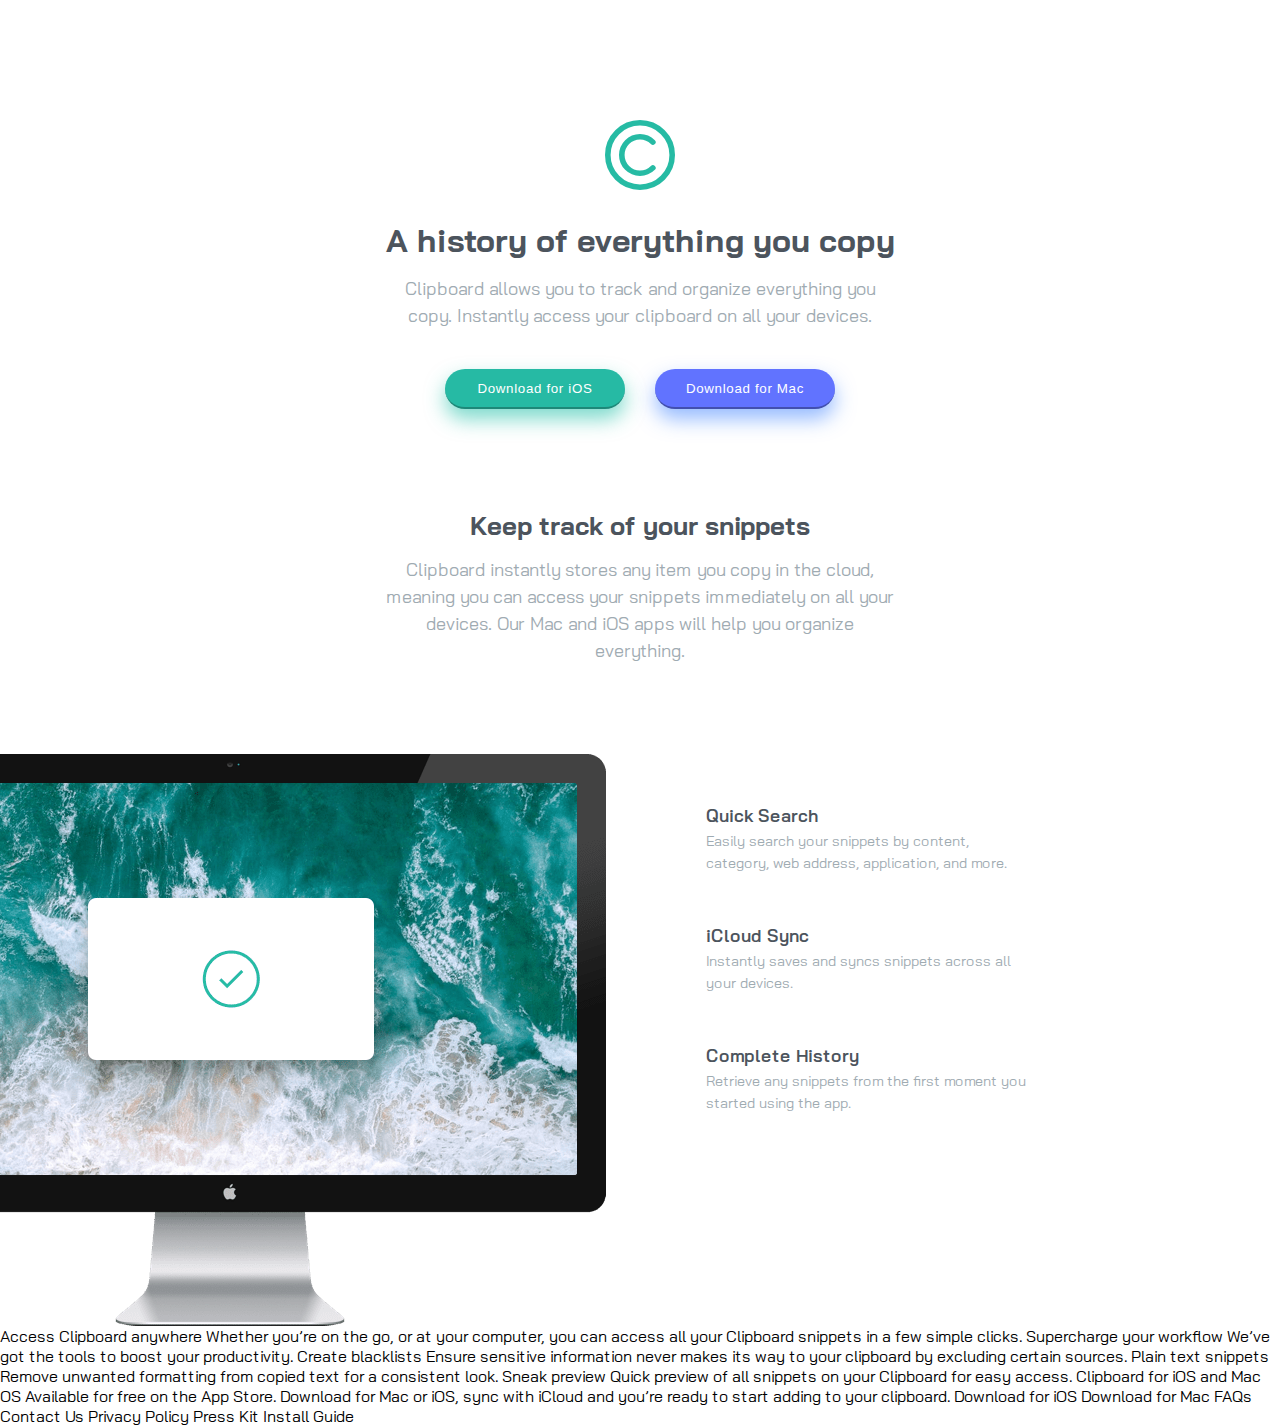
==== clipboard-landing-page-master/index.html @ 9a132467 "create header" ====
<!DOCTYPE html>
<html lang="en">
<head>
  <meta charset="UTF-8">
  <meta name="viewport" content="width=device-width, initial-scale=1.0"> <!-- displays site properly based on user's device -->

  <link rel="icon" type="image/png" sizes="32x32" href="./images/favicon-32x32.png">

  <link rel="stylesheet" href="sytles/style.css">
  <link rel="stylesheet" href="sytles/components/main-button.css">
  
  <title>Frontend Mentor | Clipboard landing page</title>

  <link rel="preconnect" href="https://fonts.googleapis.com">
  <link rel="preconnect" href="https://fonts.gstatic.com" crossorigin>
  <link href="https://fonts.googleapis.com/css2?family=Bai+Jamjuree:wght@400;600&display=swap" rel="stylesheet">

 
</head>
<body>

    <header>

      <img class="logo" src="images/logo.svg" alt="Imagem logo">

      <h1>A history of everything you copy</h1>

      <p class="main-paragraph">
        Clipboard allows you to track and organize everything you
        copy. Instantly access your clipboard on all your devices.
      </p>

      <div class="btn">
        <button class="main-button green">Download for iOS</button>
        <button class="main-button blue">Download for Mac</button>
      </div>
    </header>

    <section class="snippets">

      <h2>Keep track of your snippets</h2>

      <p class="main-paragraph">
        Clipboard instantly stores any item you copy in the cloud,
        meaning you can access your snippets immediately on all your
        devices. Our Mac and iOS apps will help you organize everything.
      </p>

      <div>
        <img src="images/image-computer.png" alt="">
        <ul>
          <li>Quick Search</li>
          <p>
            Easily search your snippets by content, category, web address, application, and more.
          </p>
          <li>iCloud Sync</li>
          <p>Instantly saves and syncs snippets across all your devices.</p>
          <li>Complete History</li>
          <p>Retrieve any snippets from the first moment you started using the app.</p>
        </ul>
      </div>
      


    </section>

  

  

  Access Clipboard anywhere

  Whether you’re on the go, or at your computer, you can access all your Clipboard 
  snippets in a few simple clicks.

  Supercharge your workflow

  We’ve got the tools to boost your productivity.

  Create blacklists

  Ensure sensitive information never makes its way to your clipboard by excluding certain sources.

  Plain text snippets

  Remove unwanted formatting from copied text for a consistent look.

  Sneak preview

  Quick preview of all snippets on your Clipboard for easy access.

  Clipboard for iOS and Mac OS

  Available for free on the App Store. Download for Mac or iOS, sync with iCloud 
  and you’re ready to start adding to your clipboard.

  Download for iOS
  Download for Mac

  FAQs
  Contact Us
  Privacy Policy
  Press Kit
  Install Guide
  
  <footer>
  
  </footer>
</body>
</html>
---- clipboard-landing-page-master/sytles/style.css ----
* {
    margin: 0;
    padding: 0;
    box-sizing: border-box;
}

body {
    max-width: 1440px;
    font-family: 'Bai Jamjuree', sans-serif;
    background-image: url(/images/bg-header-desktop.png);
    background-repeat: no-repeat;
}

:root {
    --primaryStrongCyan: hsl(171, 66%, 44%);
    --primaryLightBlue: hsl(233, 100%, 69%);

    --neutralDarkGrayishBlue: hsl(210, 10%, 33%);
    --neutralGrayishBlue: hsl(201, 11%, 66%);
    
}

h1 {
    color: var(--neutralDarkGrayishBlue);
    margin-bottom: 15px;
}

h2 {
    font-size: 1.6em;
    font-weight: 700;
    color: var(--neutralDarkGrayishBlue);
    margin-bottom: 15px;
}


.main-paragraph {
    width: 40vw;
    font-size: 18px;
    color: var(--neutralGrayishBlue);
    text-align: center;
    line-height: 1.5em;
    margin-bottom: 40px;

}

header {
    display: flex;
    flex-direction: column;
    align-items: center;
}

header .logo {
    width: 70px;
    margin-top: 120px;
    margin-bottom: 30px;
}

header .btn {
    display: flex;
    gap: 30px;
    margin-bottom: 100px;

}

.main-button {
    width: 180px;
    height: 40px;
    border-top: none;
    border-left: none;
    border-right: none;
    border-radius: 50px;
    color: white;
    letter-spacing: 0.05em;
    cursor: pointer;
     
}

.green {
    border-bottom: solid 2px rgb(29, 136, 120);
    background-color: var(--primaryStrongCyan);
    box-shadow: 0px 10px 20px hsla(171, 65%, 46%, 0.604);

}

.green:hover {
    background-color: rgb(33, 161, 142);
}

.blue {
    border-bottom: solid 2px  hsl(233, 45%, 47%);
    background-color: var(--primaryLightBlue);
    box-shadow: 0px 10px 20px hsla(219, 100%, 60%, 0.513);

}

.blue:hover {
    background-color: hsl(233, 58%, 55%);
}

.snippets {
    display: flex;
    flex-direction: column;
    align-items: center;
}

.snippets > div {
    display: flex;
    gap: 100px;
    margin-top: 50px;
    margin-left: -400px;
}

.snippets ul {
    width: 25vw;
    color: var(--neutralGrayishBlue);
    list-style: none;
    
}

.snippets ul li {
    color: var(--neutralDarkGrayishBlue);
    font-weight: 600;
    font-size: 1.1em;
    margin-top: 50px;
    margin-bottom: 5px;
}

.snippets > div > ul > p {
    font-size: 0.9em;
    line-height: 1.5em;
}
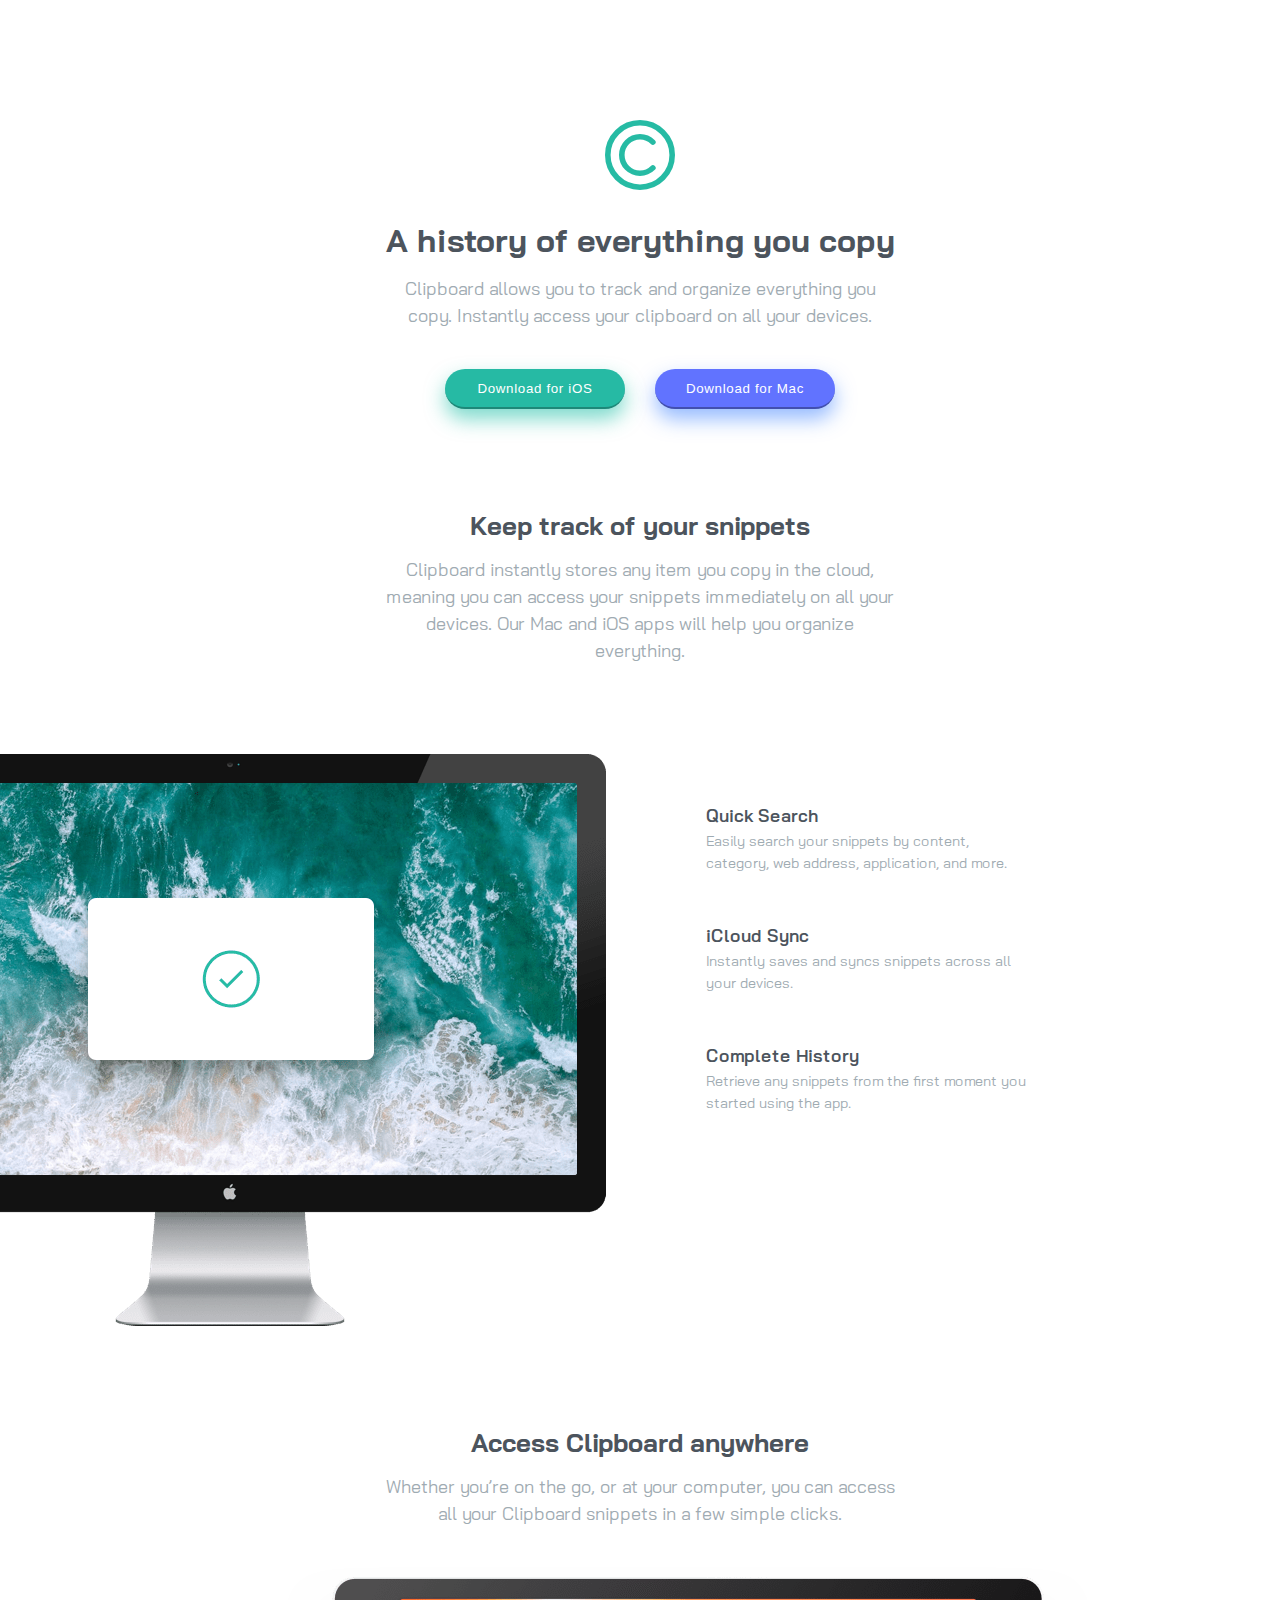
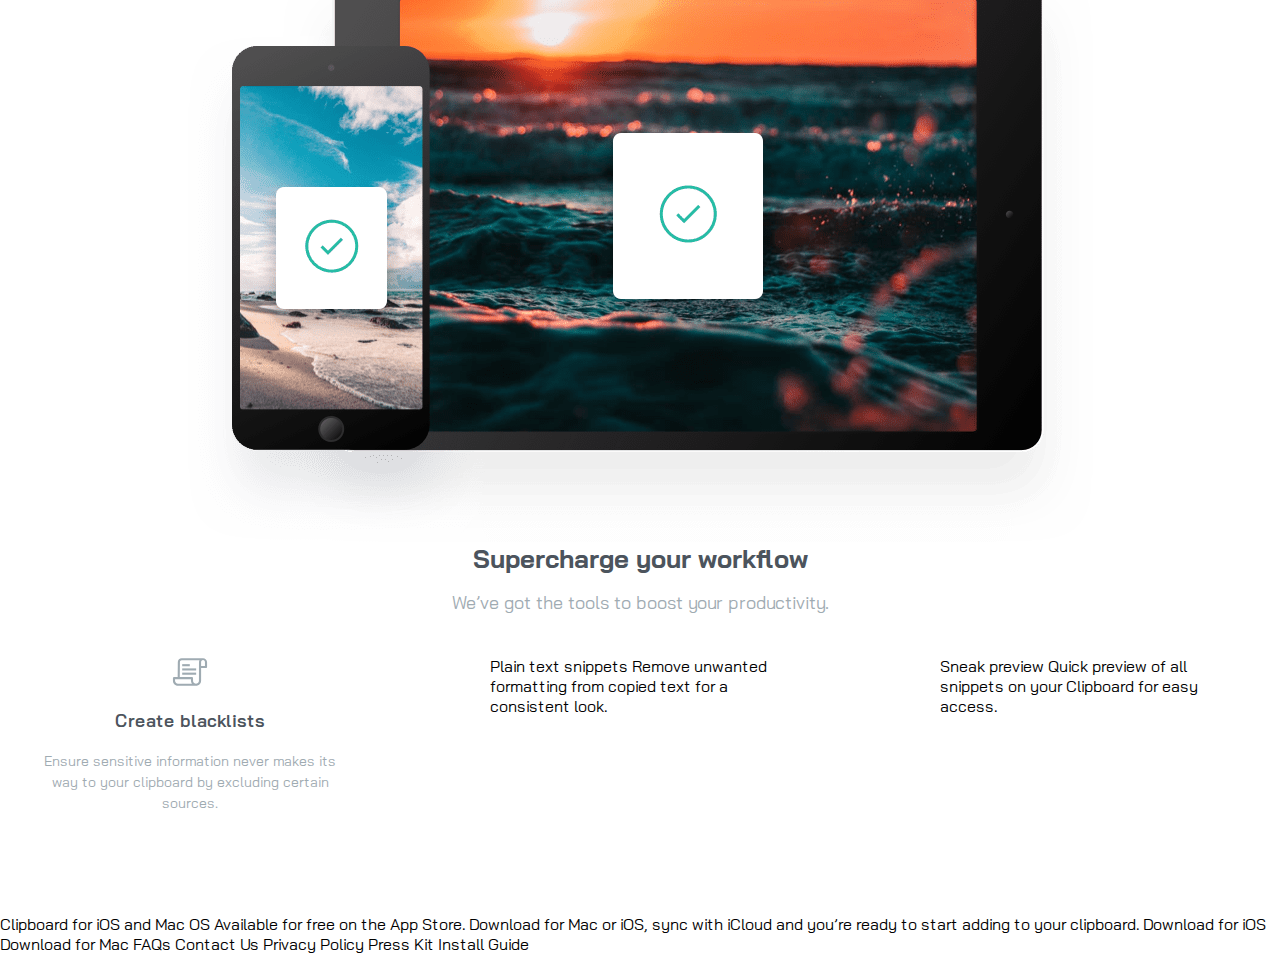
==== commit 7be7a1ab: "create main section" ====
--- a/clipboard-landing-page-master/index.html
+++ b/clipboard-landing-page-master/index.html
@@ -64,30 +64,52 @@
 
     </section>
 
-  
+    <section class="clipboard">
+      <h2>Access Clipboard anywhere</h2>
+
+      <p class="main-paragraph">
+        Whether you’re on the go, or at your computer, you can access all your Clipboard
+        snippets in a few simple clicks.
+      </p>
+
+      <img src="images/image-devices.png" alt="">
+
+    </section>
+
+    <section class="workflow">
+
+      <h2>Supercharge your workflow</h2>
+
+      <p class="main-paragraph">We’ve got the tools to boost your productivity.</p>
+    
+      <div class="benefits">
+
+        <div>
+          <img class="icon"  src="images/noun-law-1430345.svg" alt="">
+          
+          <h3>Create blacklists</h3>
+          <p class="second-paragraph">Ensure sensitive information never makes its way to your clipboard by excluding certain sources.</p>
+        </div>
+
+        <div>
+          Plain text snippets
+          Remove unwanted formatting from copied text for a consistent look.
+        </div>
+        
+        <div>
+          Sneak preview
+          Quick preview of all snippets on your Clipboard for easy access.
+        </div>
+      
+      </div>
+
+
+
+    </section>
 
   
 
-  Access Clipboard anywhere
 
-  Whether you’re on the go, or at your computer, you can access all your Clipboard 
-  snippets in a few simple clicks.
-
-  Supercharge your workflow
-
-  We’ve got the tools to boost your productivity.
-
-  Create blacklists
-
-  Ensure sensitive information never makes its way to your clipboard by excluding certain sources.
-
-  Plain text snippets
-
-  Remove unwanted formatting from copied text for a consistent look.
-
-  Sneak preview
-
-  Quick preview of all snippets on your Clipboard for easy access.
 
   Clipboard for iOS and Mac OS
 
--- a/clipboard-landing-page-master/sytles/style.css
+++ b/clipboard-landing-page-master/sytles/style.css
@@ -15,14 +15,15 @@
     --primaryStrongCyan: hsl(171, 66%, 44%);
     --primaryLightBlue: hsl(233, 100%, 69%);
 
-    --neutralDarkGrayishBlue: hsl(210, 10%, 33%);
-    --neutralGrayishBlue: hsl(201, 11%, 66%);
+    --neutralDarkGrayishBlue: #4c545d;
+    --neutralGrayishBlue: #9fabb2;
     
 }
 
 h1 {
     color: var(--neutralDarkGrayishBlue);
     margin-bottom: 15px;
+    
 }
 
 h2 {
@@ -30,6 +31,13 @@
     font-weight: 700;
     color: var(--neutralDarkGrayishBlue);
     margin-bottom: 15px;
+}
+
+h3 {
+    font-size: 1.1em;
+    font-weight: 600;
+    color: var(--neutralDarkGrayishBlue);
+    
 }
 
 
@@ -42,6 +50,17 @@
     margin-bottom: 40px;
 
 }
+
+.second-paragraph {
+    font-size: 14px;
+    color: var(--neutralGrayishBlue);
+    text-align: center;
+    line-height: 1.5em;
+    
+
+}
+
+
 
 header {
     display: flex;
@@ -130,9 +149,40 @@
     line-height: 1.5em;
 }
 
+.clipboard {
+    display: flex;
+    flex-direction: column;
+    align-items: center;
+    margin-top: 100px;
+}
+
+.workflow {
+    display: flex;
+    flex-direction: column;
+    align-items: center;
+}
+
+.workflow .benefits .icon {
+    width: 40px;
+}
+
+.benefits {
+    display: flex;
+    gap: 150px;
+    margin-bottom: 100px;
+}
+
+.benefits > div {
+    width: 300px;
+    display: flex;
+    flex-direction: column;
+    align-items: center;
+    gap: 20px;
+}
 
 
 
 
 
 
+
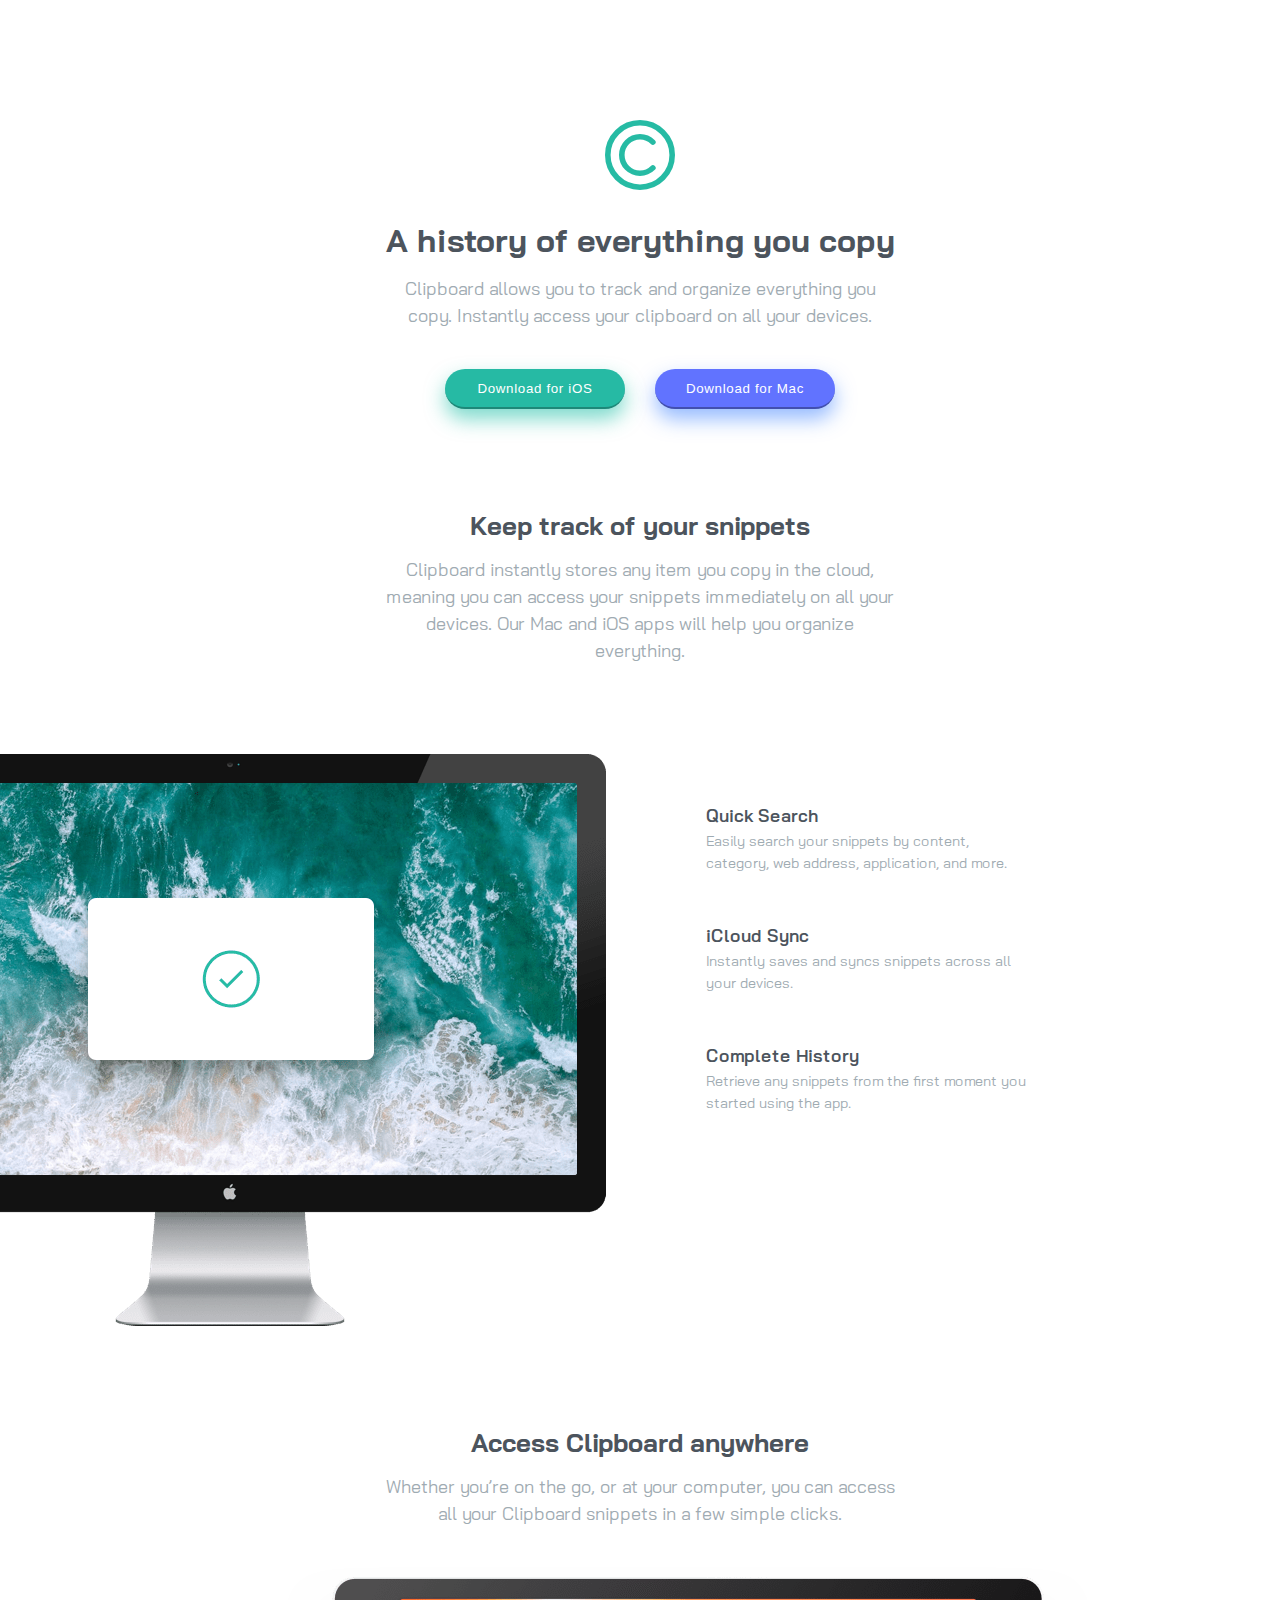
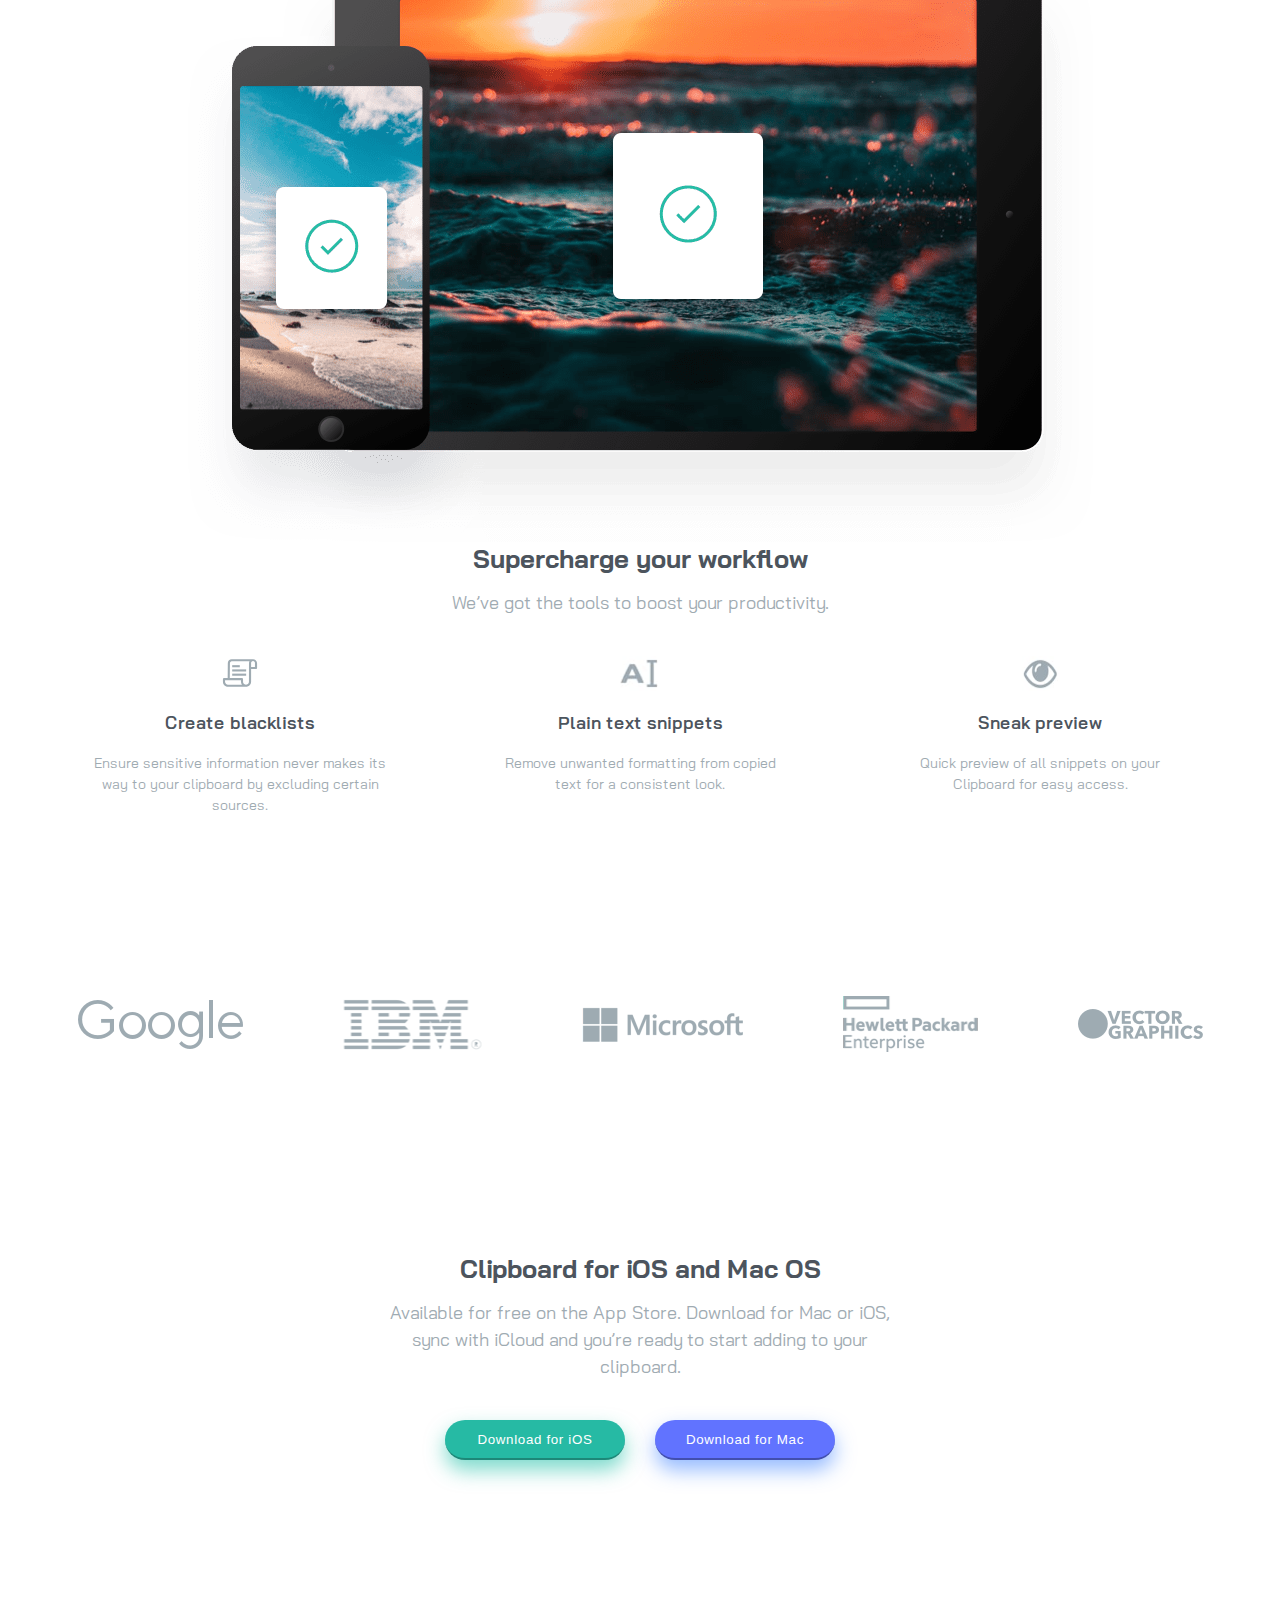
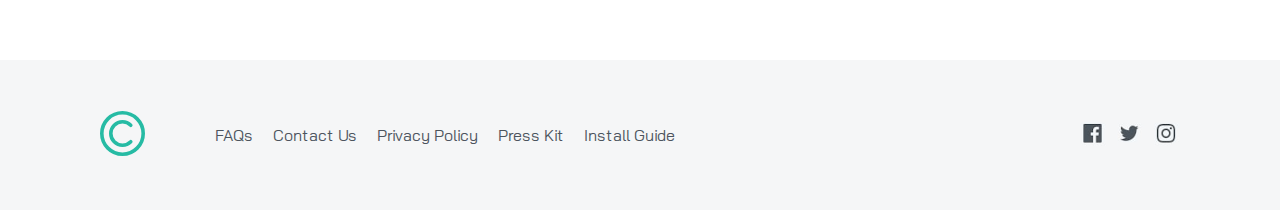
==== commit 96228801: "create footer" ====
--- a/clipboard-landing-page-master/index.html
+++ b/clipboard-landing-page-master/index.html
@@ -85,47 +85,69 @@
       <div class="benefits">
 
         <div>
-          <img class="icon"  src="images/noun-law-1430345.svg" alt="">
+          <img class="icon"  src="images/noun-law-1430345.svg" alt="Icone lista">
           
           <h3>Create blacklists</h3>
           <p class="second-paragraph">Ensure sensitive information never makes its way to your clipboard by excluding certain sources.</p>
         </div>
 
         <div>
-          Plain text snippets
-          Remove unwanted formatting from copied text for a consistent look.
+          <img class="icon"  src="images/busca.png" alt="Icone busca">
+          
+          <h3>Plain text snippets</h3>
+          <p class="second-paragraph">Remove unwanted formatting from copied text for a consistent look.</p>
         </div>
-        
+
         <div>
-          Sneak preview
-          Quick preview of all snippets on your Clipboard for easy access.
+          <img class="icon"  src="images/olho.png" alt="Icone Olho">
+          
+          <h3>Sneak preview</h3>
+          <p class="second-paragraph">Quick preview of all snippets on your Clipboard for easy access.</p>
         </div>
+
       
       </div>
 
+    </section>
 
+    <section class="logos">
+      <img src="images/logo-google.png" alt="Logo Google">
+      <img src="images/logo-ibm.png" alt="Logo IBM">
+      <img src="images/logo-microsoft.png" alt="Logo Microsoft">
+      <img src="images/logo-hp.png" alt="Logo HP">
+      <img src="images/logo-vector-graphics.png" alt="Logo Graphics">
 
     </section>
 
-  
+    <section class="system">
+      <h2>Clipboard for iOS and Mac OS</h2>
 
+      <p class="main-paragraph">
+        Available for free on the App Store. Download for Mac or iOS, sync with iCloud 
+        and you’re ready to start adding to your clipboard.
+      </p>
 
+      <div class="btn">
+        <button class="main-button green">Download for iOS</button>
+        <button class="main-button blue">Download for Mac</button>
+      </div>
 
-  Clipboard for iOS and Mac OS
+    </section>
 
-  Available for free on the App Store. Download for Mac or iOS, sync with iCloud 
-  and you’re ready to start adding to your clipboard.
+   
+  <footer>
+    <div>
+      <a href=""><img class="logo-footer" src="images/logo.svg" alt="Logo"></a>
+      <nav>
+        <a href="">FAQs</a>
+        <a href="">Contact Us</a>
+        <a href="">Privacy Policy</a>
+        <a href="">Press Kit</a>
+        <a href="">Install Guide</a>
+      </nav>
+    </div>
 
-  Download for iOS
-  Download for Mac
-
-  FAQs
-  Contact Us
-  Privacy Policy
-  Press Kit
-  Install Guide
-  
-  <footer>
+    <a href=""><img class="logos-sociais" src="images/social.png" alt="Logos Redes Sociais"></a>  
   
   </footer>
 </body>
--- a/clipboard-landing-page-master/sytles/style.css
+++ b/clipboard-landing-page-master/sytles/style.css
@@ -18,6 +18,12 @@
     --neutralDarkGrayishBlue: #4c545d;
     --neutralGrayishBlue: #9fabb2;
     
+}
+
+a {
+    text-decoration: none;
+    color: var(--neutralDarkGrayishBlue);
+    font-size: 1.0em;
 }
 
 h1 {
@@ -168,8 +174,10 @@
 
 .benefits {
     display: flex;
-    gap: 150px;
-    margin-bottom: 100px;
+    flex-wrap: wrap;
+    justify-content: center;
+    gap: 50px 100px;
+    
 }
 
 .benefits > div {
@@ -179,10 +187,75 @@
     align-items: center;
     gap: 20px;
 }
-
-
-
-
-
-
-
+.benefits .icon {
+    height: 35px;
+    
+}
+
+.logos {
+    display: flex;
+    justify-content: center;
+    align-items: center;
+    flex-wrap: wrap;
+    gap: 100px;
+    margin: 180px 0px 200px 0px;
+
+}
+
+.system {
+    display: flex;
+    flex-direction: column;
+    align-items: center;
+    margin-bottom: 100px;
+    
+}
+
+.system .btn {
+    display: flex;
+    gap: 30px;
+    margin-bottom: 100px;
+
+}
+
+footer {
+    width: 100vw;
+    height: 150px;
+    display: flex;
+    align-items: center;
+    justify-content: space-between;
+    background-color: #9fabb21b;
+}
+
+footer div {
+    display: flex;
+    gap: 20px;
+    margin-left: 100px;
+}
+
+footer nav {
+    width: 500px;
+    display: flex;
+    align-items: center;
+    gap: 20px;
+}
+
+footer .logo-footer{
+    width: 45px;
+    margin-right: 50px;
+    
+
+}
+
+footer .logos-sociais{
+    width: 100px;
+    margin-right: 100px;
+
+}
+
+
+
+
+
+
+
+
